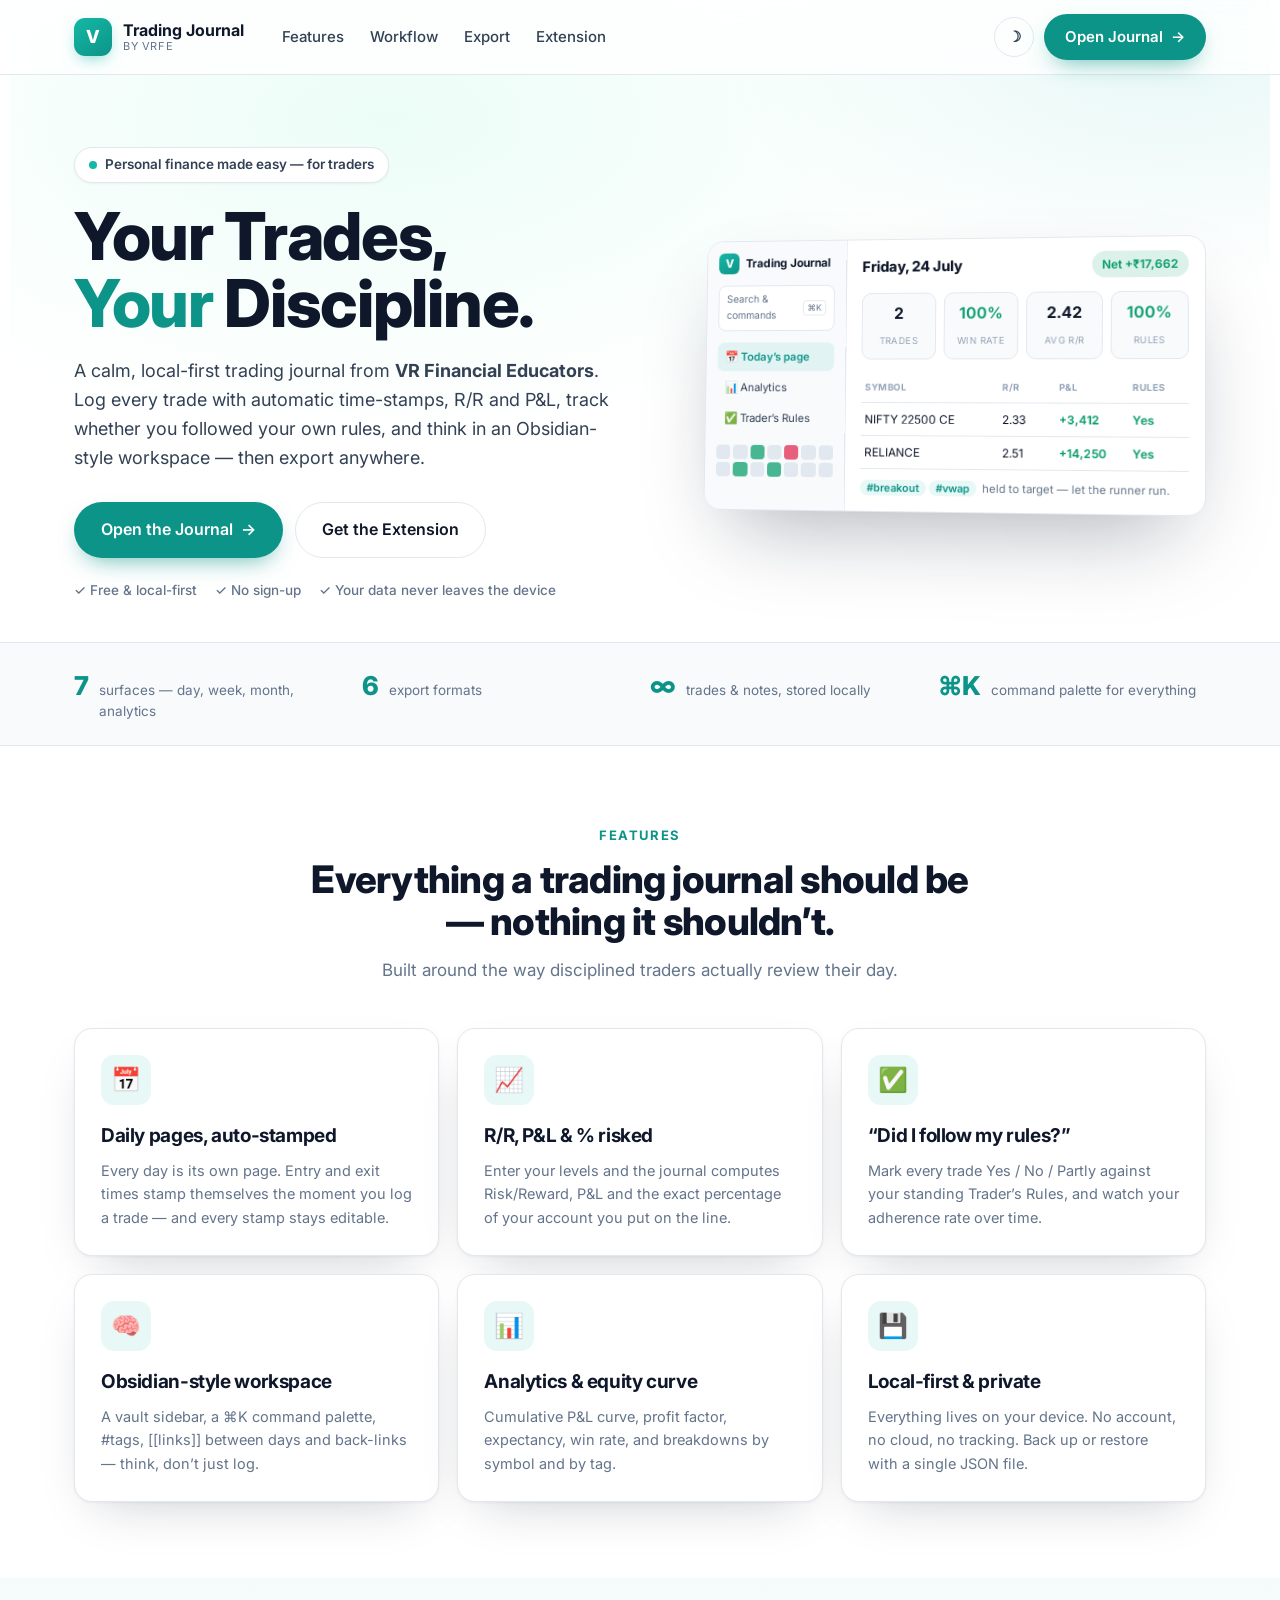
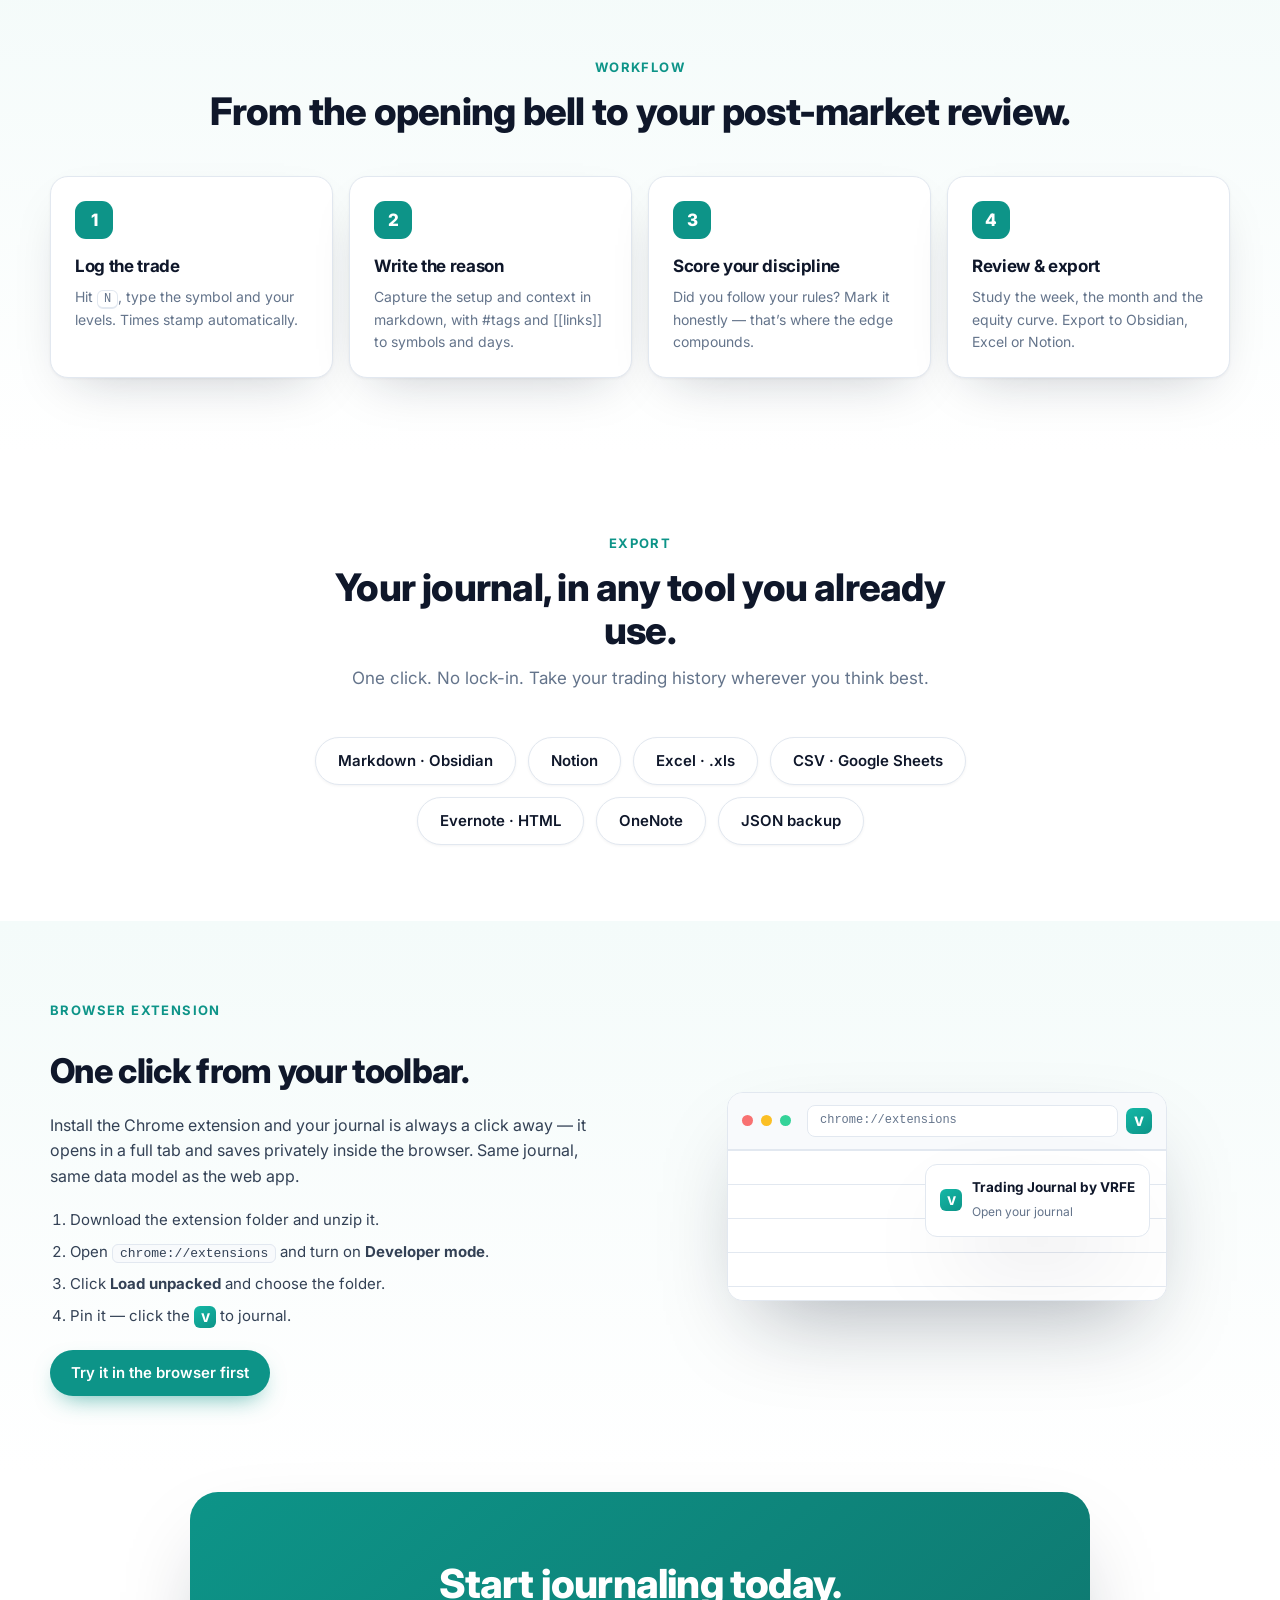
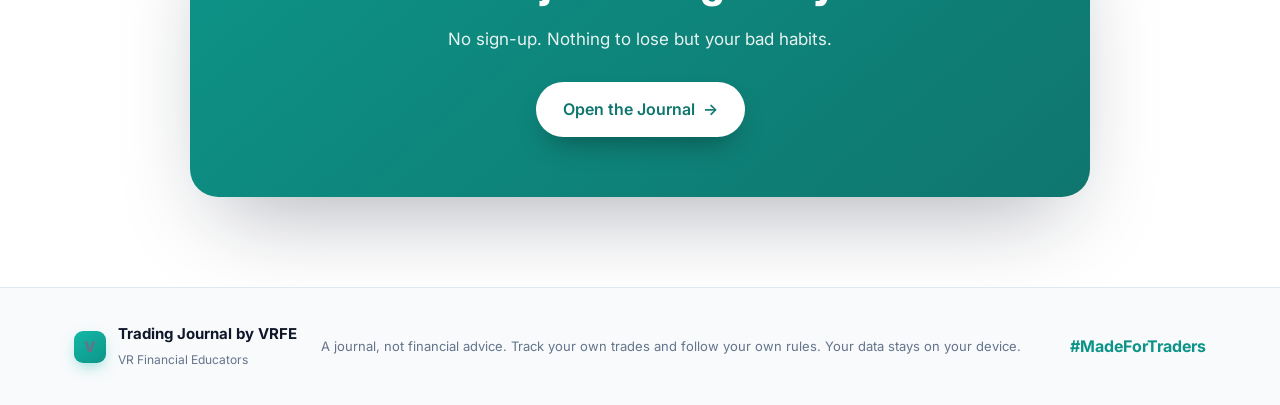
==== index.html @ 70026c04 "Add files via upload" ====
<!DOCTYPE html>
<html lang="en" data-theme="light">
<head>
<meta charset="utf-8">
<meta name="viewport" content="width=device-width, initial-scale=1">
<title>Trading Journal by VRFE — VR Financial Educators</title>
<meta name="description" content="A local-first trading journal by VR Financial Educators. Auto-timestamped trades, R/R and P&L, rule tracking, an Obsidian-style workspace, and one-click export to Markdown, Excel, Notion and Obsidian.">
<link rel="icon" href="icons/icon32.png">
<link rel="stylesheet" href="landing.css">
</head>
<body>

<header class="nav">
  <div class="nav-in">
    <a class="brand" href="index.html">
      <span class="brand-mark">V</span>
      <span class="brand-text"><span class="bt">Trading Journal</span><span class="bs">by VRFE</span></span>
    </a>
    <nav class="nav-links">
      <a href="#features">Features</a>
      <a href="#workflow">Workflow</a>
      <a href="#export">Export</a>
      <a href="#extension">Extension</a>
    </nav>
    <div class="nav-cta">
      <button class="pill ghost" id="themeToggle" title="Toggle theme" aria-label="Toggle theme">&#9789;</button>
      <a class="pill solid" href="app.html">Open Journal <span class="arr">&rarr;</span></a>
    </div>
  </div>
</header>

<main>
  <!-- HERO -->
  <section class="hero">
    <div class="hero-in">
      <span class="eyebrow"><span class="dot"></span> Personal finance made easy &mdash; for traders</span>
      <h1>Your Trades,<br><span class="accent">Your</span> Discipline.</h1>
      <p class="lede">A calm, local-first trading journal from <strong>VR Financial Educators</strong>. Log every trade with automatic time-stamps, R/R and P&amp;L, track whether you followed your own rules, and think in an Obsidian-style workspace &mdash; then export anywhere.</p>
      <div class="hero-cta">
        <a class="pill solid lg" href="app.html">Open the Journal <span class="arr">&rarr;</span></a>
        <a class="pill outline lg" href="#extension">Get the Extension</a>
      </div>
      <div class="hero-meta">
        <span>&#10003; Free &amp; local-first</span>
        <span>&#10003; No sign-up</span>
        <span>&#10003; Your data never leaves the device</span>
      </div>
    </div>

    <!-- app preview mock -->
    <div class="hero-shot" aria-hidden="true">
      <div class="shot">
        <div class="shot-side">
          <div class="ss-brand"><span class="ss-mark">V</span><span>Trading Journal</span></div>
          <div class="ss-search">Search &amp; commands <span class="ss-k">&#8984;K</span></div>
          <div class="ss-item on">&#128197; Today&rsquo;s page</div>
          <div class="ss-item">&#128202; Analytics</div>
          <div class="ss-item">&#9989; Trader&rsquo;s Rules</div>
          <div class="ss-cal">
            <span></span><span></span><span class="g"></span><span></span><span class="r"></span><span></span><span></span>
            <span></span><span class="g"></span><span></span><span class="g"></span><span></span><span></span><span></span>
          </div>
        </div>
        <div class="shot-main">
          <div class="sm-top"><span class="sm-h">Friday, 24 July</span><span class="sm-pill pos">Net +₹17,662</span></div>
          <div class="sm-stats"><div><b>2</b><i>Trades</i></div><div><b class="pos">100%</b><i>Win rate</i></div><div><b>2.42</b><i>Avg R/R</i></div><div><b class="pos">100%</b><i>Rules</i></div></div>
          <div class="sm-row head"><span>Symbol</span><span>R/R</span><span>P&amp;L</span><span>Rules</span></div>
          <div class="sm-row"><span>NIFTY 22500 CE</span><span>2.33</span><span class="pos">+3,412</span><span class="pos">Yes</span></div>
          <div class="sm-row"><span>RELIANCE</span><span>2.51</span><span class="pos">+14,250</span><span class="pos">Yes</span></div>
          <div class="sm-note"><span class="tagx">#breakout</span><span class="tagx">#vwap</span> held to target &mdash; let the runner run.</div>
        </div>
      </div>
    </div>
  </section>

  <!-- TRUST STRIP -->
  <section class="strip">
    <div class="strip-in">
      <div><b>7</b><span>surfaces &mdash; day, week, month, analytics</span></div>
      <div><b>6</b><span>export formats</span></div>
      <div><b>&#8734;</b><span>trades &amp; notes, stored locally</span></div>
      <div><b>&#8984;K</b><span>command palette for everything</span></div>
    </div>
  </section>

  <!-- FEATURES -->
  <section id="features" class="section">
    <div class="section-head">
      <span class="kicker">Features</span>
      <h2>Everything a trading journal should be &mdash; nothing it shouldn&rsquo;t.</h2>
      <p>Built around the way disciplined traders actually review their day.</p>
    </div>
    <div class="grid">
      <article class="feat">
        <div class="fi">&#128197;</div>
        <h3>Daily pages, auto-stamped</h3>
        <p>Every day is its own page. Entry and exit times stamp themselves the moment you log a trade &mdash; and every stamp stays editable.</p>
      </article>
      <article class="feat">
        <div class="fi">&#128200;</div>
        <h3>R/R, P&amp;L &amp; % risked</h3>
        <p>Enter your levels and the journal computes Risk/Reward, P&amp;L and the exact percentage of your account you put on the line.</p>
      </article>
      <article class="feat">
        <div class="fi">&#9989;</div>
        <h3>&ldquo;Did I follow my rules?&rdquo;</h3>
        <p>Mark every trade Yes / No / Partly against your standing Trader&rsquo;s Rules, and watch your adherence rate over time.</p>
      </article>
      <article class="feat">
        <div class="fi">&#129504;</div>
        <h3>Obsidian-style workspace</h3>
        <p>A vault sidebar, a &#8984;K command palette, #tags, [[links]] between days and back-links &mdash; think, don&rsquo;t just log.</p>
      </article>
      <article class="feat">
        <div class="fi">&#128202;</div>
        <h3>Analytics &amp; equity curve</h3>
        <p>Cumulative P&amp;L curve, profit factor, expectancy, win rate, and breakdowns by symbol and by tag.</p>
      </article>
      <article class="feat">
        <div class="fi">&#128190;</div>
        <h3>Local-first &amp; private</h3>
        <p>Everything lives on your device. No account, no cloud, no tracking. Back up or restore with a single JSON file.</p>
      </article>
    </div>
  </section>

  <!-- WORKFLOW -->
  <section id="workflow" class="section alt">
    <div class="section-head">
      <span class="kicker">Workflow</span>
      <h2>From the opening bell to your post-market review.</h2>
    </div>
    <div class="steps">
      <div class="step"><span class="sn">1</span><h3>Log the trade</h3><p>Hit <span class="kbd">N</span>, type the symbol and your levels. Times stamp automatically.</p></div>
      <div class="step"><span class="sn">2</span><h3>Write the reason</h3><p>Capture the setup and context in markdown, with #tags and [[links]] to symbols and days.</p></div>
      <div class="step"><span class="sn">3</span><h3>Score your discipline</h3><p>Did you follow your rules? Mark it honestly &mdash; that&rsquo;s where the edge compounds.</p></div>
      <div class="step"><span class="sn">4</span><h3>Review &amp; export</h3><p>Study the week, the month and the equity curve. Export to Obsidian, Excel or Notion.</p></div>
    </div>
  </section>

  <!-- EXPORT -->
  <section id="export" class="section">
    <div class="section-head">
      <span class="kicker">Export</span>
      <h2>Your journal, in any tool you already use.</h2>
      <p>One click. No lock-in. Take your trading history wherever you think best.</p>
    </div>
    <div class="chips">
      <span class="ex-chip">Markdown &middot; Obsidian</span>
      <span class="ex-chip">Notion</span>
      <span class="ex-chip">Excel &middot; .xls</span>
      <span class="ex-chip">CSV &middot; Google Sheets</span>
      <span class="ex-chip">Evernote &middot; HTML</span>
      <span class="ex-chip">OneNote</span>
      <span class="ex-chip">JSON backup</span>
    </div>
  </section>

  <!-- EXTENSION -->
  <section id="extension" class="section alt">
    <div class="ext-wrap">
      <div class="ext-copy">
        <span class="kicker">Browser extension</span>
        <h2>One click from your toolbar.</h2>
        <p>Install the Chrome extension and your journal is always a click away &mdash; it opens in a full tab and saves privately inside the browser. Same journal, same data model as the web app.</p>
        <ol class="ext-steps">
          <li>Download the extension folder and unzip it.</li>
          <li>Open <code>chrome://extensions</code> and turn on <strong>Developer mode</strong>.</li>
          <li>Click <strong>Load unpacked</strong> and choose the folder.</li>
          <li>Pin it &mdash; click the <span class="mini-mark">V</span> to journal.</li>
        </ol>
        <div class="ext-cta">
          <a class="pill solid" href="app.html">Try it in the browser first</a>
        </div>
      </div>
      <div class="ext-art" aria-hidden="true">
        <div class="browser">
          <div class="bbar"><span class="bdot r"></span><span class="bdot y"></span><span class="bdot g"></span><div class="burl">chrome://extensions</div><div class="bext">V</div></div>
          <div class="bbody">
            <div class="bpop"><span class="mini-mark">V</span><div><b>Trading Journal by VRFE</b><i>Open your journal</i></div></div>
          </div>
        </div>
      </div>
    </div>
  </section>

  <!-- CTA -->
  <section class="cta">
    <div class="cta-in">
      <h2>Start journaling today.</h2>
      <p>No sign-up. Nothing to lose but your bad habits.</p>
      <a class="pill solid lg" href="app.html">Open the Journal <span class="arr">&rarr;</span></a>
    </div>
  </section>
</main>

<footer class="foot">
  <div class="foot-in">
    <div class="foot-brand">
      <span class="brand-mark sm">V</span>
      <div><b>Trading Journal by VRFE</b><span>VR Financial Educators</span></div>
    </div>
    <p class="disc">A journal, not financial advice. Track your own trades and follow your own rules. Your data stays on your device.</p>
    <span class="hash">#MadeForTraders</span>
  </div>
</footer>

<script>
  (function () {
    var root = document.documentElement;
    try { var t = localStorage.getItem('vrfe_landing_theme'); if (t) root.dataset.theme = t; } catch (e) {}
    document.getElementById('themeToggle').addEventListener('click', function () {
      var next = root.dataset.theme === 'dark' ? 'light' : 'dark';
      root.dataset.theme = next;
      try { localStorage.setItem('vrfe_landing_theme', next); } catch (e) {}
    });
  })();
</script>
</body>
</html>
---- landing.css ----
/* ============================================================
   Trading Journal by VRFE — landing page
   Design language mirrors vrpersonalfinance.in (Inter · teal · slate)
   ============================================================ */
@import url('https://fonts.googleapis.com/css2?family=Inter:wght@400;500;600;700;800&display=swap');

:root {
  --teal: #14B8A6; --teal-600: #0D9488; --teal-700: #0F766E; --teal-400: #2DD4BF;
  --teal-tint: rgba(20,184,166,.10);
  --ink: #0F172A; --ink-2: #334155; --ink-3: #64748B; --ink-4: #94A3B8;
  --bg: #FFFFFF; --panel: #FFFFFF; --panel-2: #F8FAFC; --line: #E2E8F0;
  --mint-a: #ECFDF7; --mint-b: #F4FBFA;
  --green: #0E9F6E; --rose: #E11D48;
  --shadow: 0 1px 3px rgba(15,23,42,.05), 0 20px 50px -24px rgba(15,23,42,.25);
  --shadow-lg: 0 40px 90px -30px rgba(15,23,42,.35);
  --font: 'Inter', system-ui, -apple-system, "Segoe UI", Roboto, sans-serif;
  --radius: 18px;
}
[data-theme="dark"] {
  --teal: #2DD4BF; --teal-600: #14B8A6; --teal-700: #5EEAD4; --teal-400: #5EEAD4;
  --teal-tint: rgba(45,212,191,.14);
  --ink: #E7ECF3; --ink-2: #B6C2D1; --ink-3: #8A99AC; --ink-4: #64748B;
  --bg: #0B1120; --panel: #111A2B; --panel-2: #0E1626; --line: #1F2C43;
  --mint-a: #0B1A18; --mint-b: #0B1120;
  --green: #34D399; --rose: #FB7185;
  --shadow: 0 1px 3px rgba(0,0,0,.4), 0 24px 60px -28px rgba(0,0,0,.7);
  --shadow-lg: 0 50px 100px -30px rgba(0,0,0,.8);
}

* { box-sizing: border-box; }
html { scroll-behavior: smooth; }
body {
  margin: 0; font-family: var(--font); color: var(--ink); background: var(--bg);
  font-size: 16px; line-height: 1.6; -webkit-font-smoothing: antialiased;
}
a { color: inherit; text-decoration: none; }
::selection { background: var(--teal-tint); }
h1, h2, h3 { letter-spacing: -.02em; }

.pill {
  display: inline-flex; align-items: center; gap: 8px; border-radius: 999px;
  padding: 10px 20px; font-weight: 600; font-size: 15px; cursor: pointer;
  border: 1px solid transparent; transition: transform .06s, background .16s, border-color .16s, box-shadow .16s;
  white-space: nowrap;
}
.pill:active { transform: translateY(1px); }
.pill.solid { background: var(--teal-600); color: #fff; box-shadow: 0 10px 24px -10px rgba(13,148,136,.7); }
.pill.solid:hover { background: var(--teal-700); }
.pill.outline { border-color: var(--line); background: var(--panel); color: var(--ink); }
.pill.outline:hover { border-color: var(--teal); }
.pill.ghost { background: transparent; border-color: var(--line); color: var(--ink-2); width: 40px; height: 40px; justify-content: center; padding: 0; }
.pill.ghost:hover { border-color: var(--teal); color: var(--ink); }
.pill.lg { padding: 14px 26px; font-size: 16px; }
.arr { transition: transform .16s; }
.pill:hover .arr { transform: translateX(3px); }

.kbd { font-family: ui-monospace, Menlo, monospace; font-size: 12px; border: 1px solid var(--line); border-bottom-width: 2px; border-radius: 6px; padding: 1px 6px; color: var(--ink-3); background: var(--panel); }

/* ---------------- nav ---------------- */
.nav { position: sticky; top: 0; z-index: 50; background: color-mix(in srgb, var(--bg) 82%, transparent); backdrop-filter: saturate(150%) blur(12px); border-bottom: 1px solid var(--line); }
.nav-in { max-width: 1180px; margin: 0 auto; padding: 14px 24px; display: flex; align-items: center; gap: 20px; }
.brand { display: flex; align-items: center; gap: 11px; }
.brand-mark { width: 38px; height: 38px; border-radius: 11px; background: linear-gradient(145deg, var(--teal), var(--teal-600)); color: #fff; display: grid; place-items: center; font-weight: 800; font-size: 18px; box-shadow: 0 6px 16px -5px rgba(20,184,166,.6); }
.brand-mark.sm { width: 32px; height: 32px; font-size: 15px; border-radius: 9px; }
.brand-text { display: flex; flex-direction: column; line-height: 1.15; }
.brand-text .bt { font-weight: 700; font-size: 16px; }
.brand-text .bs { font-size: 11px; color: var(--ink-3); text-transform: uppercase; letter-spacing: .6px; }
.nav-links { display: flex; gap: 26px; margin-left: 18px; }
.nav-links a { font-size: 15px; color: var(--ink-2); font-weight: 500; }
.nav-links a:hover { color: var(--teal-600); }
.nav-cta { margin-left: auto; display: flex; align-items: center; gap: 10px; }

/* ---------------- hero ---------------- */
.hero { position: relative; max-width: 1180px; margin: 0 auto; padding: 72px 24px 40px; display: grid; grid-template-columns: 1.05fr .95fr; gap: 40px; align-items: center; }
.hero::before { content: ''; position: absolute; inset: -80px -40px auto -40px; height: 620px; z-index: -1; background: radial-gradient(900px 460px at 30% 20%, var(--mint-a), transparent 70%), radial-gradient(700px 380px at 92% 8%, var(--teal-tint), transparent 65%); }
.eyebrow { display: inline-flex; align-items: center; gap: 8px; background: var(--panel); border: 1px solid var(--line); color: var(--ink-2); font-weight: 600; font-size: 13.5px; padding: 6px 14px; border-radius: 999px; box-shadow: var(--shadow); }
.eyebrow .dot { width: 8px; height: 8px; border-radius: 50%; background: var(--teal); }
.hero h1 { font-size: 66px; line-height: 1.02; font-weight: 800; margin: 20px 0 0; }
.hero h1 .accent { color: var(--teal-600); }
.lede { font-size: 18px; color: var(--ink-2); margin: 20px 0 0; max-width: 560px; }
.hero-cta { display: flex; gap: 12px; margin-top: 30px; flex-wrap: wrap; }
.hero-meta { display: flex; gap: 18px; margin-top: 22px; flex-wrap: wrap; color: var(--ink-3); font-size: 13.5px; font-weight: 500; }

/* app shot */
.hero-shot { perspective: 1600px; }
.shot { display: grid; grid-template-columns: 150px 1fr; background: var(--panel); border: 1px solid var(--line); border-radius: var(--radius); overflow: hidden; box-shadow: var(--shadow-lg); transform: rotateY(-9deg) rotateX(3deg); transform-origin: right center; }
.shot-side { background: var(--panel-2); border-right: 1px solid var(--line); padding: 12px; }
.ss-brand { display: flex; align-items: center; gap: 7px; font-size: 12px; font-weight: 700; }
.ss-mark { width: 22px; height: 22px; border-radius: 6px; background: linear-gradient(145deg, var(--teal), var(--teal-600)); color: #fff; display: grid; place-items: center; font-weight: 800; font-size: 12px; }
.ss-search { margin: 12px 0; font-size: 10.5px; color: var(--ink-3); border: 1px solid var(--line); background: var(--panel); border-radius: 8px; padding: 6px 8px; display: flex; align-items: center; justify-content: space-between; }
.ss-k { font-size: 9px; border: 1px solid var(--line); border-radius: 4px; padding: 0 4px; }
.ss-item { font-size: 11.5px; color: var(--ink-2); padding: 6px 8px; border-radius: 7px; margin-bottom: 2px; }
.ss-item.on { background: var(--teal-tint); color: var(--teal-600); font-weight: 600; }
.ss-cal { display: grid; grid-template-columns: repeat(7, 1fr); gap: 3px; margin-top: 12px; }
.ss-cal span { aspect-ratio: 1; border-radius: 4px; background: var(--line); }
.ss-cal .g { background: var(--green); opacity: .75; }
.ss-cal .r { background: var(--rose); opacity: .7; }
.shot-main { padding: 14px 16px; }
.sm-top { display: flex; align-items: center; justify-content: space-between; }
.sm-h { font-weight: 750; font-size: 15px; }
.sm-pill { font-size: 12px; font-weight: 700; padding: 4px 10px; border-radius: 999px; }
.sm-pill.pos { background: color-mix(in srgb, var(--green) 15%, transparent); color: var(--green); }
.sm-stats { display: grid; grid-template-columns: repeat(4, 1fr); gap: 8px; margin: 14px 0; }
.sm-stats div { background: var(--panel-2); border: 1px solid var(--line); border-radius: 10px; padding: 8px; text-align: center; }
.sm-stats b { display: block; font-size: 16px; } .sm-stats i { font-style: normal; font-size: 9.5px; color: var(--ink-4); text-transform: uppercase; letter-spacing: .4px; }
.sm-row { display: grid; grid-template-columns: 1.6fr .6fr .8fr .6fr; gap: 6px; font-size: 12px; padding: 7px 4px; border-bottom: 1px solid var(--line); align-items: center; }
.sm-row.head { color: var(--ink-4); font-size: 9.5px; text-transform: uppercase; letter-spacing: .5px; font-weight: 700; }
.sm-note { margin-top: 10px; font-size: 11.5px; color: var(--ink-3); }
.pos { color: var(--green); font-weight: 650; } .neg { color: var(--rose); }
.tagx { color: var(--teal-600); background: var(--teal-tint); border-radius: 999px; padding: 1px 7px; font-size: 11px; font-weight: 600; margin-right: 3px; }

/* ---------------- strip ---------------- */
.strip { border-top: 1px solid var(--line); border-bottom: 1px solid var(--line); background: var(--panel-2); }
.strip-in { max-width: 1180px; margin: 0 auto; padding: 22px 24px; display: grid; grid-template-columns: repeat(4, 1fr); gap: 20px; }
.strip-in div { display: flex; align-items: baseline; gap: 10px; }
.strip-in b { font-size: 26px; font-weight: 800; color: var(--teal-600); }
.strip-in span { font-size: 13.5px; color: var(--ink-3); }

/* ---------------- sections ---------------- */
.section { max-width: 1180px; margin: 0 auto; padding: 76px 24px; }
.section.alt { background: linear-gradient(180deg, var(--mint-b), transparent); max-width: none; }
.section.alt > * { max-width: 1180px; margin-left: auto; margin-right: auto; }
.section-head { text-align: center; max-width: 680px; margin: 0 auto 44px; }
.kicker { display: inline-block; font-size: 13px; font-weight: 700; text-transform: uppercase; letter-spacing: 1.4px; color: var(--teal-600); margin-bottom: 12px; }
.section-head h2 { font-size: 38px; line-height: 1.12; margin: 0; font-weight: 800; }
.section-head p { font-size: 17px; color: var(--ink-3); margin: 14px 0 0; }

.grid { display: grid; grid-template-columns: repeat(3, 1fr); gap: 18px; }
.feat { background: var(--panel); border: 1px solid var(--line); border-radius: var(--radius); padding: 26px; box-shadow: var(--shadow); transition: transform .16s, box-shadow .16s, border-color .16s; }
.feat:hover { transform: translateY(-4px); border-color: color-mix(in srgb, var(--teal) 40%, var(--line)); }
.fi { width: 50px; height: 50px; border-radius: 13px; background: var(--teal-tint); display: grid; place-items: center; font-size: 24px; margin-bottom: 16px; }
.feat h3 { font-size: 19px; margin: 0 0 8px; }
.feat p { font-size: 14.5px; color: var(--ink-3); margin: 0; }

/* steps */
.steps { display: grid; grid-template-columns: repeat(4, 1fr); gap: 16px; }
.step { background: var(--panel); border: 1px solid var(--line); border-radius: var(--radius); padding: 24px; position: relative; box-shadow: var(--shadow); }
.sn { display: grid; place-items: center; width: 38px; height: 38px; border-radius: 11px; background: var(--teal-600); color: #fff; font-weight: 800; font-size: 17px; margin-bottom: 14px; }
.step h3 { font-size: 17px; margin: 0 0 6px; }
.step p { font-size: 14px; color: var(--ink-3); margin: 0; }

/* export chips */
.chips { display: flex; flex-wrap: wrap; gap: 12px; justify-content: center; max-width: 760px; margin: 0 auto; }
.ex-chip { background: var(--panel); border: 1px solid var(--line); border-radius: 999px; padding: 11px 22px; font-weight: 600; font-size: 15px; box-shadow: var(--shadow); transition: transform .14s, border-color .14s; }
.ex-chip:hover { transform: translateY(-2px); border-color: var(--teal); color: var(--teal-600); }

/* extension */
.ext-wrap { display: grid; grid-template-columns: 1fr 1fr; gap: 48px; align-items: center; }
.ext-copy h2 { font-size: 34px; margin: 12px 0 14px; font-weight: 800; }
.ext-copy p { font-size: 16px; color: var(--ink-2); margin: 0 0 18px; }
.ext-steps { margin: 0 0 22px; padding-left: 20px; color: var(--ink-2); }
.ext-steps li { margin: 8px 0; font-size: 15px; }
.ext-steps code { font-family: ui-monospace, Menlo, monospace; font-size: 13px; background: var(--panel-2); border: 1px solid var(--line); padding: 1px 7px; border-radius: 6px; }
.mini-mark { display: inline-grid; place-items: center; width: 22px; height: 22px; border-radius: 6px; background: linear-gradient(145deg, var(--teal), var(--teal-600)); color: #fff; font-weight: 800; font-size: 12px; vertical-align: middle; }
.ext-art { display: grid; place-items: center; }
.browser { width: 100%; max-width: 440px; background: var(--panel); border: 1px solid var(--line); border-radius: 16px; overflow: hidden; box-shadow: var(--shadow-lg); }
.bbar { display: flex; align-items: center; gap: 8px; padding: 12px 14px; background: var(--panel-2); border-bottom: 1px solid var(--line); }
.bdot { width: 11px; height: 11px; border-radius: 50%; }
.bdot.r { background: #F87171; } .bdot.y { background: #FBBF24; } .bdot.g { background: #34D399; }
.burl { flex: 1; margin-left: 8px; background: var(--panel); border: 1px solid var(--line); border-radius: 8px; padding: 5px 12px; font-size: 12px; color: var(--ink-3); font-family: ui-monospace, Menlo, monospace; }
.bext { width: 26px; height: 26px; border-radius: 7px; background: linear-gradient(145deg, var(--teal), var(--teal-600)); color: #fff; display: grid; place-items: center; font-weight: 800; font-size: 13px; }
.bbody { padding: 22px; min-height: 150px; position: relative; background:
  linear-gradient(var(--line) 1px, transparent 1px) 0 0 / 100% 34px; background-color: var(--panel); }
.bpop { position: absolute; top: 14px; right: 16px; display: flex; align-items: center; gap: 10px; background: var(--panel); border: 1px solid var(--line); border-radius: 12px; padding: 12px 14px; box-shadow: var(--shadow-lg); }
.bpop b { font-size: 13.5px; display: block; } .bpop i { font-style: normal; font-size: 12px; color: var(--ink-3); }

/* cta */
.cta { padding: 20px 24px 90px; }
.cta-in { max-width: 900px; margin: 0 auto; text-align: center; background: linear-gradient(140deg, var(--teal-600), var(--teal-700)); color: #fff; border-radius: 28px; padding: 60px 32px; box-shadow: var(--shadow-lg); }
.cta-in h2 { font-size: 40px; margin: 0 0 10px; font-weight: 800; }
.cta-in p { font-size: 17px; opacity: .9; margin: 0 0 28px; }
.cta-in .pill.solid { background: #fff; color: var(--teal-700); box-shadow: 0 14px 30px -12px rgba(0,0,0,.4); }
.cta-in .pill.solid:hover { background: #F0FDFA; }

/* footer */
.foot { border-top: 1px solid var(--line); background: var(--panel-2); }
.foot-in { max-width: 1180px; margin: 0 auto; padding: 34px 24px; display: flex; align-items: center; gap: 24px; flex-wrap: wrap; }
.foot-brand { display: flex; align-items: center; gap: 12px; }
.foot-brand b { display: block; font-size: 15px; } .foot-brand span { font-size: 12px; color: var(--ink-3); }
.disc { flex: 1; min-width: 260px; font-size: 13px; color: var(--ink-3); margin: 0; }
.hash { color: var(--teal-600); font-weight: 700; }

/* responsive */
@media (max-width: 940px) {
  .hero { grid-template-columns: 1fr; padding-top: 48px; }
  .hero-shot { display: none; }
  .hero h1 { font-size: 52px; }
  .grid { grid-template-columns: repeat(2, 1fr); }
  .steps { grid-template-columns: repeat(2, 1fr); }
  .strip-in { grid-template-columns: repeat(2, 1fr); }
  .ext-wrap { grid-template-columns: 1fr; }
  .nav-links { display: none; }
}
@media (max-width: 560px) {
  .hero h1 { font-size: 40px; }
  .section { padding: 52px 20px; }
  .section-head h2 { font-size: 30px; }
  .grid { grid-template-columns: 1fr; }
  .steps { grid-template-columns: 1fr; }
  .cta-in h2 { font-size: 30px; }
}
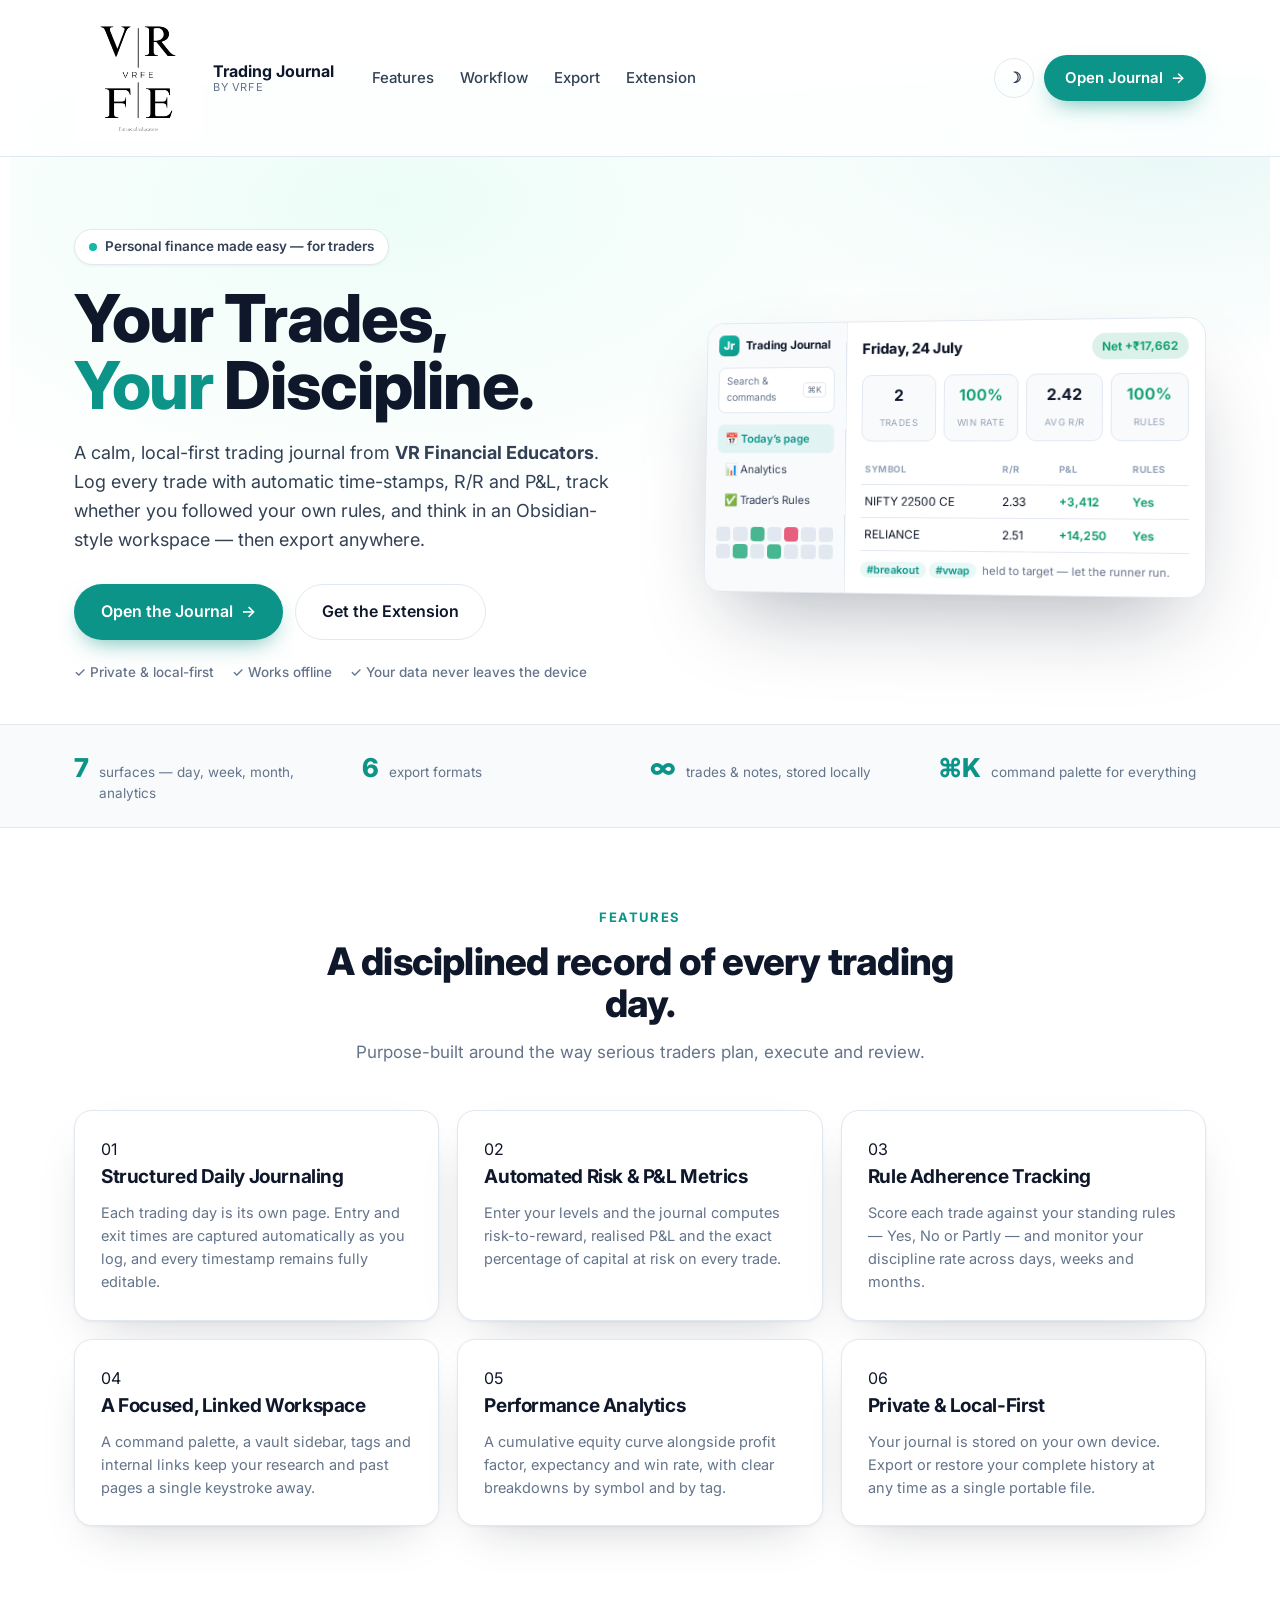
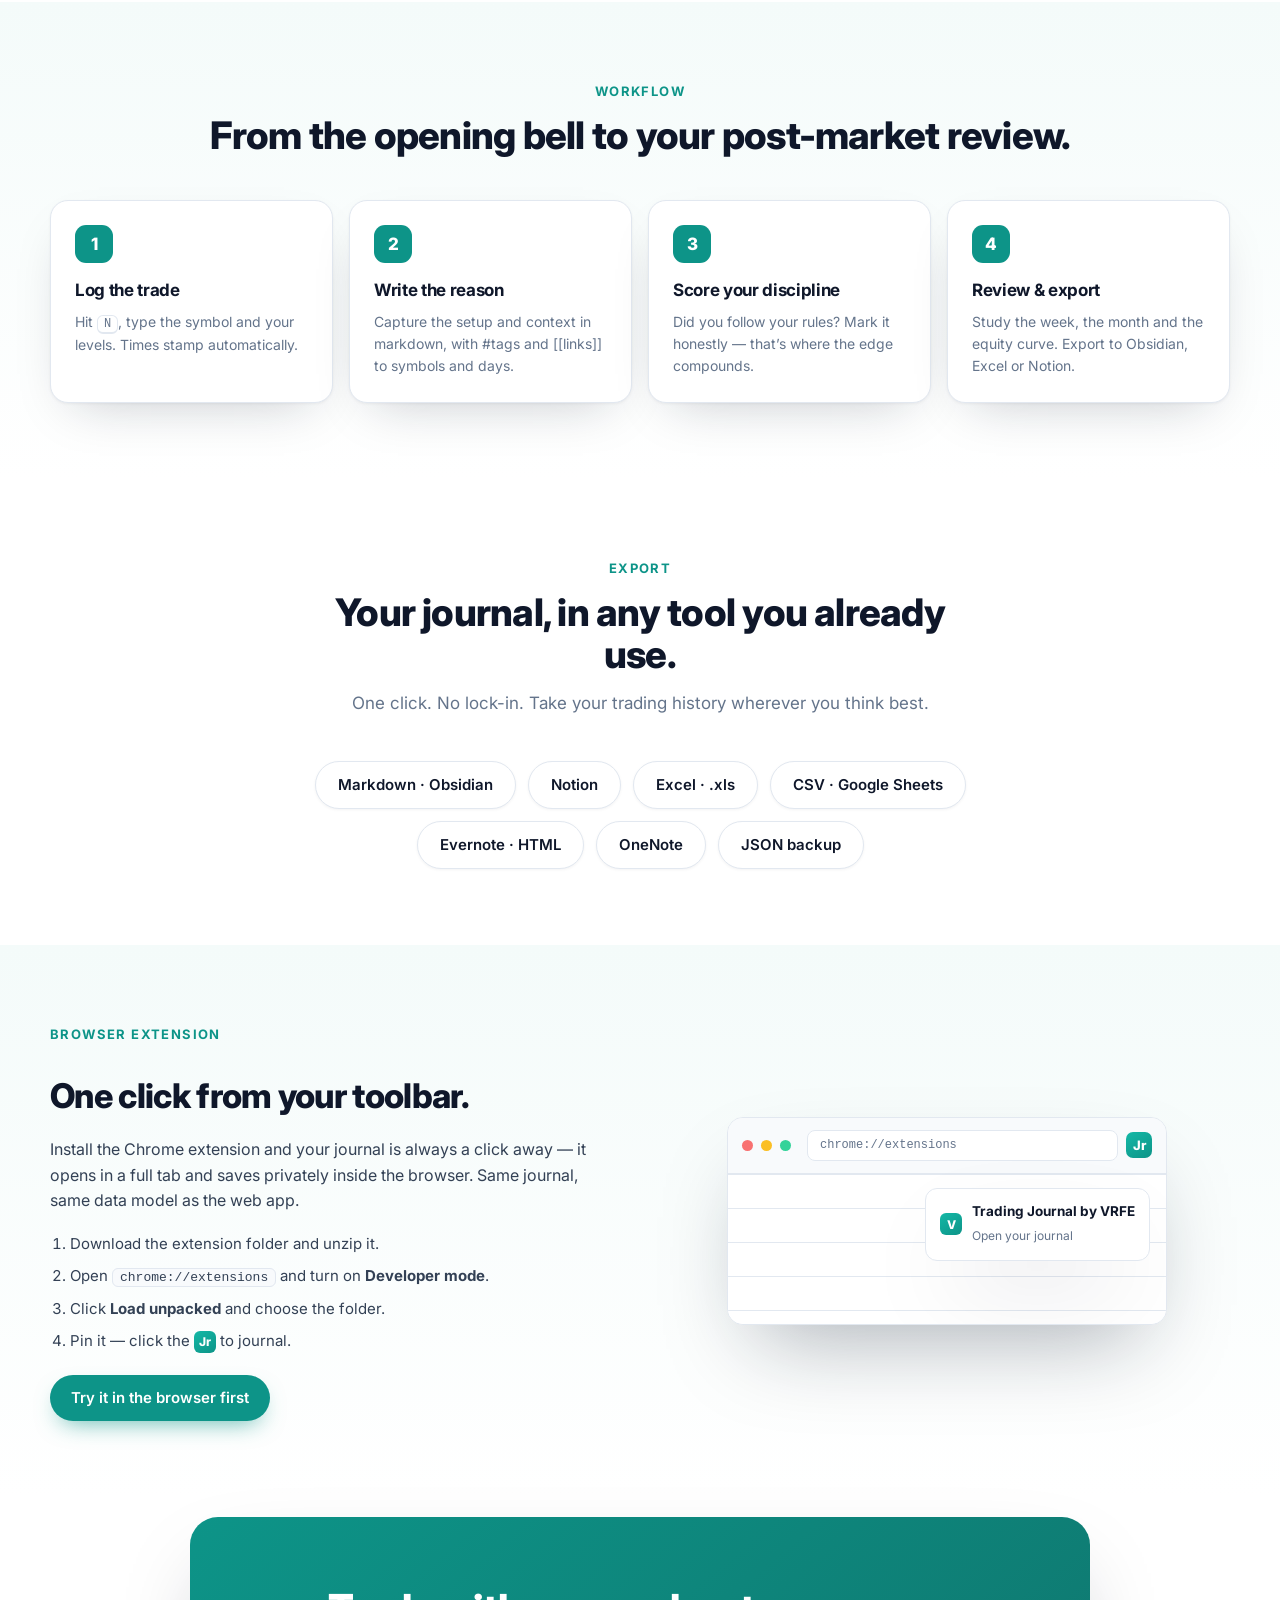
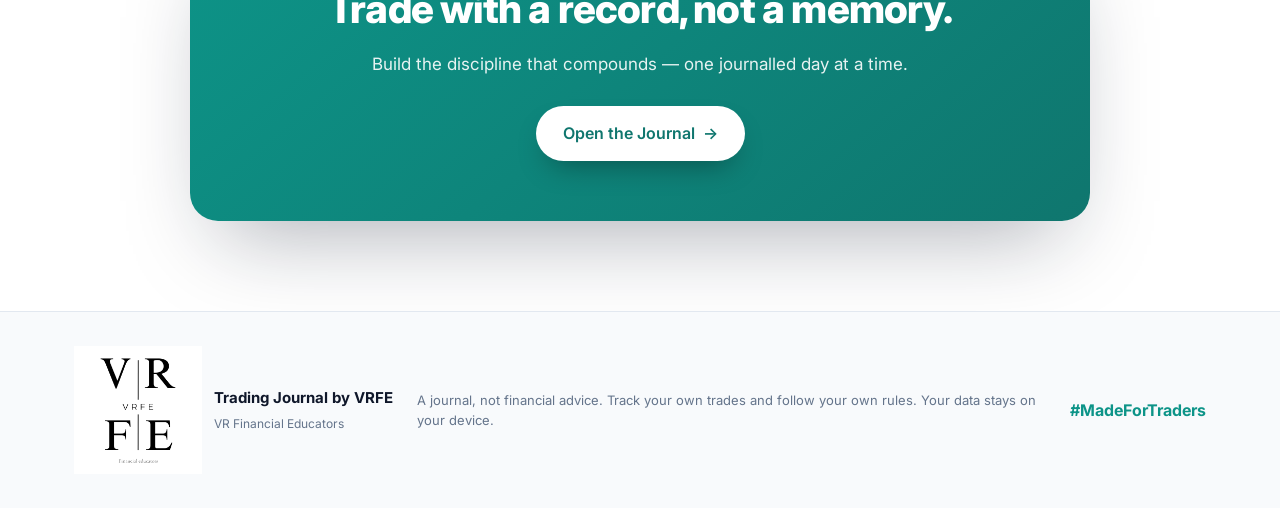
==== commit 44a526dc: "Add files via upload" ====
--- a/index.html
+++ b/index.html
@@ -13,7 +13,7 @@
 <header class="nav">
   <div class="nav-in">
     <a class="brand" href="index.html">
-      <span class="brand-mark">V</span>
+      <img class="brand-logo" src="icons/icon128.png" alt="VRFE — VR Financial Educators" width="128" height="128">
       <span class="brand-text"><span class="bt">Trading Journal</span><span class="bs">by VRFE</span></span>
     </a>
     <nav class="nav-links">
@@ -41,8 +41,8 @@
         <a class="pill outline lg" href="#extension">Get the Extension</a>
       </div>
       <div class="hero-meta">
-        <span>&#10003; Free &amp; local-first</span>
-        <span>&#10003; No sign-up</span>
+        <span>&#10003; Private &amp; local-first</span>
+        <span>&#10003; Works offline</span>
         <span>&#10003; Your data never leaves the device</span>
       </div>
     </div>
@@ -51,7 +51,7 @@
     <div class="hero-shot" aria-hidden="true">
       <div class="shot">
         <div class="shot-side">
-          <div class="ss-brand"><span class="ss-mark">V</span><span>Trading Journal</span></div>
+          <div class="ss-brand"><span class="ss-mark">Jr</span><span>Trading Journal</span></div>
           <div class="ss-search">Search &amp; commands <span class="ss-k">&#8984;K</span></div>
           <div class="ss-item on">&#128197; Today&rsquo;s page</div>
           <div class="ss-item">&#128202; Analytics</div>
@@ -87,39 +87,39 @@
   <section id="features" class="section">
     <div class="section-head">
       <span class="kicker">Features</span>
-      <h2>Everything a trading journal should be &mdash; nothing it shouldn&rsquo;t.</h2>
-      <p>Built around the way disciplined traders actually review their day.</p>
+      <h2>A disciplined record of every trading day.</h2>
+      <p>Purpose-built around the way serious traders plan, execute and review.</p>
     </div>
     <div class="grid">
       <article class="feat">
-        <div class="fi">&#128197;</div>
-        <h3>Daily pages, auto-stamped</h3>
-        <p>Every day is its own page. Entry and exit times stamp themselves the moment you log a trade &mdash; and every stamp stays editable.</p>
-      </article>
-      <article class="feat">
-        <div class="fi">&#128200;</div>
-        <h3>R/R, P&amp;L &amp; % risked</h3>
-        <p>Enter your levels and the journal computes Risk/Reward, P&amp;L and the exact percentage of your account you put on the line.</p>
-      </article>
-      <article class="feat">
-        <div class="fi">&#9989;</div>
-        <h3>&ldquo;Did I follow my rules?&rdquo;</h3>
-        <p>Mark every trade Yes / No / Partly against your standing Trader&rsquo;s Rules, and watch your adherence rate over time.</p>
-      </article>
-      <article class="feat">
-        <div class="fi">&#129504;</div>
-        <h3>Obsidian-style workspace</h3>
-        <p>A vault sidebar, a &#8984;K command palette, #tags, [[links]] between days and back-links &mdash; think, don&rsquo;t just log.</p>
-      </article>
-      <article class="feat">
-        <div class="fi">&#128202;</div>
-        <h3>Analytics &amp; equity curve</h3>
-        <p>Cumulative P&amp;L curve, profit factor, expectancy, win rate, and breakdowns by symbol and by tag.</p>
-      </article>
-      <article class="feat">
-        <div class="fi">&#128190;</div>
-        <h3>Local-first &amp; private</h3>
-        <p>Everything lives on your device. No account, no cloud, no tracking. Back up or restore with a single JSON file.</p>
+        <span class="feat-n">01</span>
+        <h3>Structured Daily Journaling</h3>
+        <p>Each trading day is its own page. Entry and exit times are captured automatically as you log, and every timestamp remains fully editable.</p>
+      </article>
+      <article class="feat">
+        <span class="feat-n">02</span>
+        <h3>Automated Risk &amp; P&amp;L Metrics</h3>
+        <p>Enter your levels and the journal computes risk-to-reward, realised P&amp;L and the exact percentage of capital at risk on every trade.</p>
+      </article>
+      <article class="feat">
+        <span class="feat-n">03</span>
+        <h3>Rule Adherence Tracking</h3>
+        <p>Score each trade against your standing rules &mdash; Yes, No or Partly &mdash; and monitor your discipline rate across days, weeks and months.</p>
+      </article>
+      <article class="feat">
+        <span class="feat-n">04</span>
+        <h3>A Focused, Linked Workspace</h3>
+        <p>A command palette, a vault sidebar, tags and internal links keep your research and past pages a single keystroke away.</p>
+      </article>
+      <article class="feat">
+        <span class="feat-n">05</span>
+        <h3>Performance Analytics</h3>
+        <p>A cumulative equity curve alongside profit factor, expectancy and win rate, with clear breakdowns by symbol and by tag.</p>
+      </article>
+      <article class="feat">
+        <span class="feat-n">06</span>
+        <h3>Private &amp; Local-First</h3>
+        <p>Your journal is stored on your own device. Export or restore your complete history at any time as a single portable file.</p>
       </article>
     </div>
   </section>
@@ -167,7 +167,7 @@
           <li>Download the extension folder and unzip it.</li>
           <li>Open <code>chrome://extensions</code> and turn on <strong>Developer mode</strong>.</li>
           <li>Click <strong>Load unpacked</strong> and choose the folder.</li>
-          <li>Pin it &mdash; click the <span class="mini-mark">V</span> to journal.</li>
+          <li>Pin it &mdash; click the <span class="mini-mark">Jr</span> to journal.</li>
         </ol>
         <div class="ext-cta">
           <a class="pill solid" href="app.html">Try it in the browser first</a>
@@ -175,7 +175,7 @@
       </div>
       <div class="ext-art" aria-hidden="true">
         <div class="browser">
-          <div class="bbar"><span class="bdot r"></span><span class="bdot y"></span><span class="bdot g"></span><div class="burl">chrome://extensions</div><div class="bext">V</div></div>
+          <div class="bbar"><span class="bdot r"></span><span class="bdot y"></span><span class="bdot g"></span><div class="burl">chrome://extensions</div><div class="bext">Jr</div></div>
           <div class="bbody">
             <div class="bpop"><span class="mini-mark">V</span><div><b>Trading Journal by VRFE</b><i>Open your journal</i></div></div>
           </div>
@@ -187,8 +187,8 @@
   <!-- CTA -->
   <section class="cta">
     <div class="cta-in">
-      <h2>Start journaling today.</h2>
-      <p>No sign-up. Nothing to lose but your bad habits.</p>
+      <h2>Trade with a record, not a memory.</h2>
+      <p>Build the discipline that compounds &mdash; one journalled day at a time.</p>
       <a class="pill solid lg" href="app.html">Open the Journal <span class="arr">&rarr;</span></a>
     </div>
   </section>
@@ -197,7 +197,7 @@
 <footer class="foot">
   <div class="foot-in">
     <div class="foot-brand">
-      <span class="brand-mark sm">V</span>
+      <img class="brand-logo sm" src="icons/icon128.png" alt="VRFE" width="128" height="128">
       <div><b>Trading Journal by VRFE</b><span>VR Financial Educators</span></div>
     </div>
     <p class="disc">A journal, not financial advice. Track your own trades and follow your own rules. Your data stays on your device.</p>
